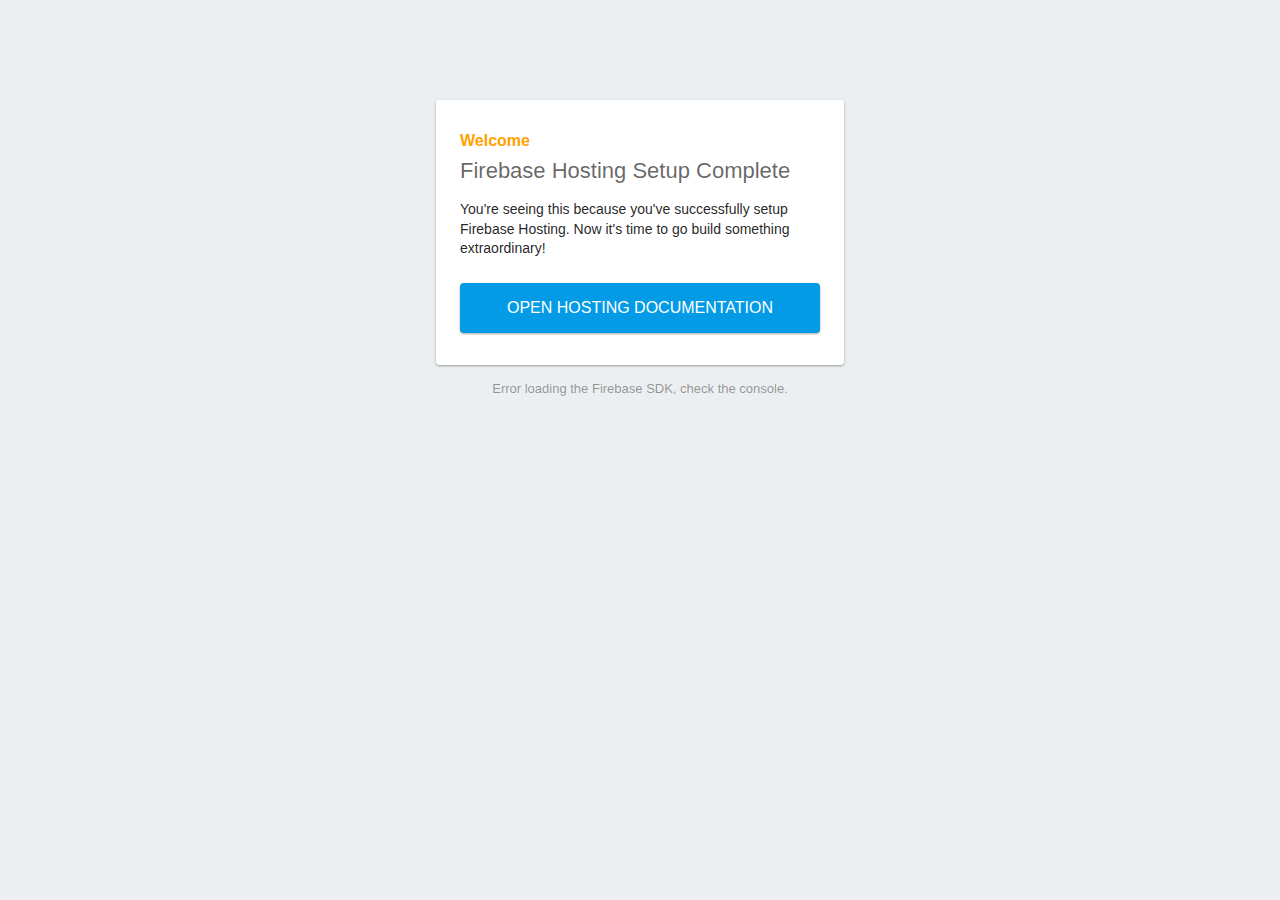
==== index.html @ ad38deee "add-firebase" ====
<!DOCTYPE html>
<html>
  <head>
    <meta charset="utf-8">
    <meta name="viewport" content="width=device-width, initial-scale=1">
    <title>Welcome to Firebase Hosting</title>

    <!-- update the version number as needed -->
    <script defer src="/__/firebase/7.6.0/firebase-app.js"></script>
    <!-- include only the Firebase features as you need -->
    <script defer src="/__/firebase/7.6.0/firebase-auth.js"></script>
    <script defer src="/__/firebase/7.6.0/firebase-database.js"></script>
    <script defer src="/__/firebase/7.6.0/firebase-messaging.js"></script>
    <script defer src="/__/firebase/7.6.0/firebase-storage.js"></script>
    <!-- initialize the SDK after all desired features are loaded -->
    <script defer src="/__/firebase/init.js"></script>

    <style media="screen">
      body { background: #ECEFF1; color: rgba(0,0,0,0.87); font-family: Roboto, Helvetica, Arial, sans-serif; margin: 0; padding: 0; }
      #message { background: white; max-width: 360px; margin: 100px auto 16px; padding: 32px 24px; border-radius: 3px; }
      #message h2 { color: #ffa100; font-weight: bold; font-size: 16px; margin: 0 0 8px; }
      #message h1 { font-size: 22px; font-weight: 300; color: rgba(0,0,0,0.6); margin: 0 0 16px;}
      #message p { line-height: 140%; margin: 16px 0 24px; font-size: 14px; }
      #message a { display: block; text-align: center; background: #039be5; text-transform: uppercase; text-decoration: none; color: white; padding: 16px; border-radius: 4px; }
      #message, #message a { box-shadow: 0 1px 3px rgba(0,0,0,0.12), 0 1px 2px rgba(0,0,0,0.24); }
      #load { color: rgba(0,0,0,0.4); text-align: center; font-size: 13px; }
      @media (max-width: 600px) {
        body, #message { margin-top: 0; background: white; box-shadow: none; }
        body { border-top: 16px solid #ffa100; }
      }
    </style>
  </head>
  <body>
    <div id="message">
      <h2>Welcome</h2>
      <h1>Firebase Hosting Setup Complete</h1>
      <p>You're seeing this because you've successfully setup Firebase Hosting. Now it's time to go build something extraordinary!</p>
      <a target="_blank" href="https://firebase.google.com/docs/hosting/">Open Hosting Documentation</a>
    </div>
    <p id="load">Firebase SDK Loading&hellip;</p>

    <script>
      document.addEventListener('DOMContentLoaded', function() {
        // // 🔥🔥🔥🔥🔥🔥🔥🔥🔥🔥🔥🔥🔥🔥🔥🔥🔥🔥🔥🔥🔥🔥🔥🔥🔥🔥🔥🔥🔥🔥🔥
        // // The Firebase SDK is initialized and available here!
        //
        // firebase.auth().onAuthStateChanged(user => { });
        // firebase.database().ref('/path/to/ref').on('value', snapshot => { });
        // firebase.messaging().requestPermission().then(() => { });
        // firebase.storage().ref('/path/to/ref').getDownloadURL().then(() => { });
        //
        // // 🔥🔥🔥🔥🔥🔥🔥🔥🔥🔥🔥🔥🔥🔥🔥🔥🔥🔥🔥🔥🔥🔥🔥🔥🔥🔥🔥🔥🔥🔥🔥

        try {
          let app = firebase.app();
          let features = ['auth', 'database', 'messaging', 'storage'].filter(feature => typeof app[feature] === 'function');
          document.getElementById('load').innerHTML = `Firebase SDK loaded with ${features.join(', ')}`;
        } catch (e) {
          console.error(e);
          document.getElementById('load').innerHTML = 'Error loading the Firebase SDK, check the console.';
        }
      });
    </script>
  </body>
</html>
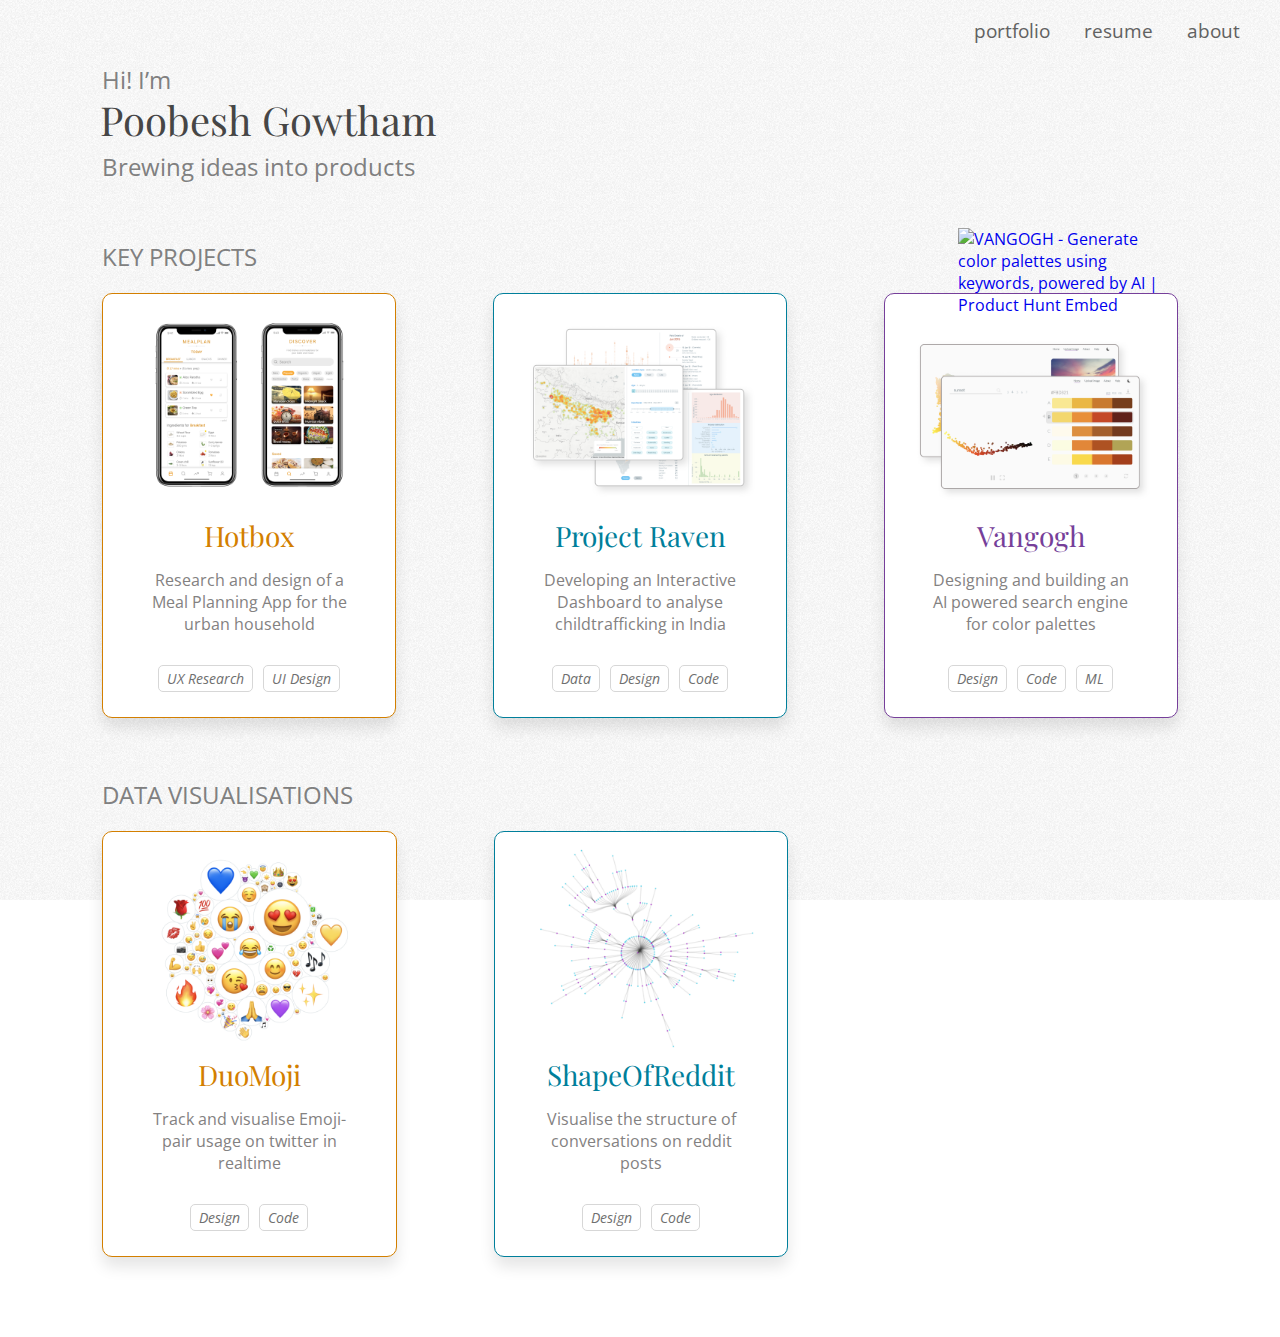
==== commit c306a170: "notes" ====
--- a/index.html
+++ b/index.html
@@ -1,65 +1,123 @@
 <!DOCTYPE html>
 <html>
-  <head>
-    <meta charset="utf-8">
-    <meta name="viewport" content="width=device-width, initial-scale=1">
-    <title>Welcome to Firebase Hosting</title>
 
-    <!-- update the version number as needed -->
-    <script defer src="/__/firebase/7.6.0/firebase-app.js"></script>
-    <!-- include only the Firebase features as you need -->
-    <script defer src="/__/firebase/7.6.0/firebase-auth.js"></script>
-    <script defer src="/__/firebase/7.6.0/firebase-database.js"></script>
-    <script defer src="/__/firebase/7.6.0/firebase-messaging.js"></script>
-    <script defer src="/__/firebase/7.6.0/firebase-storage.js"></script>
-    <!-- initialize the SDK after all desired features are loaded -->
-    <script defer src="/__/firebase/init.js"></script>
+<head>
+	<meta charset="utf-8">
+	<meta name="viewport" content="width=device-width, initial-scale=1">
+	<link rel="stylesheet" href="assets/style.css">
+	<link href="https://fonts.googleapis.com/css?family=Open+Sans|Playfair+Display&display=swap" rel="stylesheet">
+	<link rel="shortcut icon" href="assets/favicon.ico" type="image/x-icon">
+	<link rel="icon" href="assets/favicon.ico" type="image/x-icon">
+	<link rel="apple-touch-icon" href="assets/favicon.png" type="image/x-icon">
+	<script src="/__/firebase/7.7.0/firebase-app.js"></script>
+	<script src="/__/firebase/7.7.0/firebase-analytics.js"></script>
+	<script src="/__/firebase/init.js"></script>
 
-    <style media="screen">
-      body { background: #ECEFF1; color: rgba(0,0,0,0.87); font-family: Roboto, Helvetica, Arial, sans-serif; margin: 0; padding: 0; }
-      #message { background: white; max-width: 360px; margin: 100px auto 16px; padding: 32px 24px; border-radius: 3px; }
-      #message h2 { color: #ffa100; font-weight: bold; font-size: 16px; margin: 0 0 8px; }
-      #message h1 { font-size: 22px; font-weight: 300; color: rgba(0,0,0,0.6); margin: 0 0 16px;}
-      #message p { line-height: 140%; margin: 16px 0 24px; font-size: 14px; }
-      #message a { display: block; text-align: center; background: #039be5; text-transform: uppercase; text-decoration: none; color: white; padding: 16px; border-radius: 4px; }
-      #message, #message a { box-shadow: 0 1px 3px rgba(0,0,0,0.12), 0 1px 2px rgba(0,0,0,0.24); }
-      #load { color: rgba(0,0,0,0.4); text-align: center; font-size: 13px; }
-      @media (max-width: 600px) {
-        body, #message { margin-top: 0; background: white; box-shadow: none; }
-        body { border-top: 16px solid #ffa100; }
-      }
-    </style>
-  </head>
-  <body>
-    <div id="message">
-      <h2>Welcome</h2>
-      <h1>Firebase Hosting Setup Complete</h1>
-      <p>You're seeing this because you've successfully setup Firebase Hosting. Now it's time to go build something extraordinary!</p>
-      <a target="_blank" href="https://firebase.google.com/docs/hosting/">Open Hosting Documentation</a>
-    </div>
-    <p id="load">Firebase SDK Loading&hellip;</p>
+	<!-- Primary Meta Tags -->
+	<title>Portfolio - Poobesh</title>
+	<meta name="title" content="Portfolio - Poobesh Gowtham">
+	<meta name="description" content="Hi ! I'm Poobesh Gowtham, an interaction design student who dabbles with design and data. I love brewing ideas into products.">
 
-    <script>
-      document.addEventListener('DOMContentLoaded', function() {
-        // // 🔥🔥🔥🔥🔥🔥🔥🔥🔥🔥🔥🔥🔥🔥🔥🔥🔥🔥🔥🔥🔥🔥🔥🔥🔥🔥🔥🔥🔥🔥🔥
-        // // The Firebase SDK is initialized and available here!
-        //
-        // firebase.auth().onAuthStateChanged(user => { });
-        // firebase.database().ref('/path/to/ref').on('value', snapshot => { });
-        // firebase.messaging().requestPermission().then(() => { });
-        // firebase.storage().ref('/path/to/ref').getDownloadURL().then(() => { });
-        //
-        // // 🔥🔥🔥🔥🔥🔥🔥🔥🔥🔥🔥🔥🔥🔥🔥🔥🔥🔥🔥🔥🔥🔥🔥🔥🔥🔥🔥🔥🔥🔥🔥
+	<!-- Open Graph / Facebook -->
+	<meta property="og:type" content="website">
+	<meta property="og:url" content="https://poobesh.xyz/">
+	<meta property="og:title" content="Portfolio - Poobesh Gowtham">
+	<meta property="og:description" content="Hi ! I'm Poobesh Gowtham, an interaction design student who dabbles with design and data. I love brewing ideas into products.">
+	<meta property="og:image" content="https://poobesh.xyz/assets/preview.png">
 
-        try {
-          let app = firebase.app();
-          let features = ['auth', 'database', 'messaging', 'storage'].filter(feature => typeof app[feature] === 'function');
-          document.getElementById('load').innerHTML = `Firebase SDK loaded with ${features.join(', ')}`;
-        } catch (e) {
-          console.error(e);
-          document.getElementById('load').innerHTML = 'Error loading the Firebase SDK, check the console.';
-        }
-      });
-    </script>
-  </body>
+	<!-- Twitter -->
+	<meta property="twitter:card" content="summary_large_image">
+	<meta property="twitter:url" content="https://poobesh.xyz/">
+	<meta property="twitter:title" content="Portfolio - Poobesh Gowtham">
+	<meta property="twitter:description" content="Hi ! I'm Poobesh Gowtham, an interaction design student who dabbles with design and data. I love brewing ideas into products.">
+	<meta property="twitter:image" content="https://poobesh.xyz/assets/preview.png">
+
+</head>
+
+<body id="pf-bg">
+	<div id="nav-bar-main">
+		<a href="https://poobesh.xyz/" id="home-link-main">PG</a>
+		<div id="nav-link-holder">
+			<a href="https://poobesh.xyz/" class="nav-links">portfolio</a>
+			<a href="https://poobesh.xyz/assets/Poobesh_resume.pdf" target="_blank" class="nav-links">resume</a>
+			<a href="https://poobesh.xyz/about" class="nav-links">about</a>
+		</div>
+	</div>
+	<div class="top-space">
+		<div id="hello">
+			Hi! I’m</br>
+			<span id="name">Poobesh Gowtham</span></br>
+			Brewing ideas into products
+		</div>
+	</div>
+
+	<div class="section-head">KEY PROJECTS</div>
+	<div class="project-holder">
+		<a class="project-card orange-line" href="https://poobesh.xyz/hotbox">
+			<img src="assets/hotbox.png" alt="Hotbox" class="project-img">
+			<div class="project-title orange">Hotbox</div>
+			<div class="project-desc">Research and design of a Meal Planning App for the urban household</div>
+			<div class="tag-holder">
+				<div class="tag">UX Research</div>
+				<div class="tag">UI Design</div>
+			</div>
+		</a>
+		<div class="project-space"></div>
+		<a class="project-card blue-line" href="https://poobesh.xyz/raven">
+			<img src="assets/raven.png" alt="Raven" class="project-img">
+			<div class="project-title blue">Project Raven</div>
+			<div class="project-desc">Developing an Interactive Dashboard to analyse childtrafficking in India</div>
+			<div class="tag-holder">
+				<div class="tag">Data</div>
+				<div class="tag">Design</div>
+				<div class="tag">Code</div>
+			</div>
+		</a>
+		<div class="project-space"></div>
+		<a class="project-card purple-line" href="https://poobesh.xyz/vangogh">
+			<div class="ph-badge-holder">
+				<img src="https://api.producthunt.com/widgets/embed-image/v1/top-post-badge.svg?post_id=183805&theme=light&period=daily" alt="VANGOGH - Generate color palettes using keywords, powered by AI | Product Hunt Embed" class="ph-badge">
+			</div>
+			<img src="assets/vangogh.png" alt="Vangogh" class="project-img">
+			<div class="project-title purple">Vangogh</div>
+			<div class="project-desc">Designing and building an AI powered search engine for color palettes</div>
+			<div class="tag-holder">
+				<div class="tag">Design</div>
+				<div class="tag">Code</div>
+				<div class="tag">ML</div>
+			</div>
+		</a>
+	</div>
+	<div class="section-head">DATA VISUALISATIONS</div>
+	<div class="project-holder">
+		<a class="project-card orange-line" target="_blank" href="https://medium.com/pbsh/duomoji-track-and-visualise-emoji-pairs-usage-on-twitter-in-realtime-2f82e356d9a">
+			<img src="assets/duomoji.png" alt="duomoji" class="project-img">
+			<div class="project-title orange">DuoMoji</div>
+			<div class="project-desc">Track and visualise Emoji-pair usage on twitter in realtime</div>
+			<div class="tag-holder">
+				<div class="tag">Design</div>
+				<div class="tag">Code</div>
+			</div>
+		</a>
+		<div class="project-space"></div>
+		<a class="project-card blue-line" target="_blank" href="http://shapeofreddit.firebaseapp.com">
+			<img src="assets/reddit.png" alt="Shape of Reddit" class="project-img">
+			<div class="project-title blue">ShapeOfReddit</div>
+			<div class="project-desc">Visualise the structure of conversations on reddit posts</div>
+			<div class="tag-holder">
+				<div class="tag">Design</div>
+				<div class="tag">Code</div>
+			</div>
+		</a>
+		<div class="project-space"></div>
+		<div class="project-space"></div>
+		<div class="project-space"></div>
+		<div class="project-space"></div>
+
+	</div>
+</body>
+<script type="text/javascript">
+	firebase.analytics().logEvent('root');
+</script>
+
 </html>
--- a/assets/style.css
+++ b/assets/style.css
@@ -0,0 +1,878 @@
+html, body {
+	margin: 0;
+	font-family: 'Open Sans', sans-serif;
+}
+
+#pf-bg {
+	background-image: url('bg.png');
+	background-size: 70px;
+	padding-left: 8vw;
+	padding-right: 8vw;
+	padding-bottom: 80px;
+	background-attachment: fixed;
+}
+
+
+
+.top-space {
+	display: block;
+	margin-top: 60px;
+	height: 120px;
+}
+
+.main-nav-holder {
+	float: right;
+	font-size: 16px;
+	color: #9D9D9D !important;
+	text-align: right;
+	line-height: 28px;
+	margin-top: 40px;
+}
+
+.main-nav {
+	color: #9D9D9D !important;
+	display: block;
+}
+
+.main-nav:hover {
+	text-decoration: underline;
+}
+
+.main-nav-sel {
+	color: #676767 !important;
+	text-decoration: underline;
+}
+
+#hello {
+	float: left;
+	font-size: 24px;
+	color: #808080;
+	line-height: 40px;
+}
+
+#name {
+	margin-left: -2px;
+	font-size: 40px;
+	color: #464646;
+	font-family: 'Playfair Display', serif;
+}
+
+.section-head {
+	margin-top: 60px;
+	color: #808080;
+	font-size: 24px;
+}
+
+.project-holder {
+	width: 100%;
+	margin: 0;
+	margin-top: 20px;
+	display: inline-flex;
+}
+
+.project-card {
+	background: white;
+	flex: 3;
+	border-radius: 10px;
+	cursor: pointer;
+	box-shadow: 0 10px 15px rgba(0, 0, 0, 0.1);
+	transition: 0.2s;
+}
+.ph-badge-holder{
+	width: 22.8vw;
+	position: absolute;
+}
+.ph-badge{
+	position: relative;
+	width: 50%;
+	margin-left: 25%;
+	margin-top: -50%;
+}
+
+
+.project-card:hover {
+	box-shadow: 0 10px 15px rgba(0, 0, 0, 0.3);
+}
+
+
+.project-space {
+	flex: 1;
+	height: 100px;
+}
+
+.project-img {
+	z-index: 5;
+	width: 90%;
+	margin-left: 5%;
+}
+
+.project-title {
+	font-family: 'Playfair Display', serif;
+	font-size: 28px;
+	text-align: center;
+	margin-bottom: 15px;
+}
+
+.project-desc {
+	width: 70%;
+	margin-left: 15%;
+	text-align: center;
+	color: #838181;
+	font-size: 16px;
+	margin-bottom: 30px;
+}
+
+.tag-holder {
+	width: 100%;
+	font-size: 14px;
+	margin-bottom: 25px;
+	display: block;
+	text-align: center;
+}
+
+.tag {
+	border-radius: 5px;
+	color: #6F6F6F;
+	font-style: italic;
+	border: 1px solid #D7D7D7;
+	padding-left: 8px;
+	padding-right: 8px;
+	padding-bottom: 3px;
+	padding-top: 3px;
+	display: inline-block;
+	margin-left: 3px;
+	margin-right: 3px;
+}
+
+#nav-bar {
+	width: 100vw;
+	height: 60px;
+	box-shadow: 0 0px 5px rgba(0, 0, 0, 0.25);
+}
+#nav-bar-main{
+	width: 100vw;
+	height: 60px;
+	margin-left: -8vw;
+	top: 0px;
+	position: absolute;
+}
+#home-link {
+	margin-top: 10px;
+	padding-left: 30px;
+	display: inline-block;
+	font-size: 33.18px;
+	font-family: 'Playfair Display', serif;
+	height: 60px;
+	margin-top: 8px;
+	color: #424242;
+	cursor: pointer;
+}
+#home-link-main{
+	display: none;
+}
+#home-link:hover {
+	color: #808080;
+}
+
+.about-text {
+	font-size: 18px;
+	color: #575757;
+	margin-top:100px;
+	line-height: 35px;
+	width: 600px;
+}
+.email-holder{
+	font-size: 23px;
+	margin-top: 80px;
+	color: #455A64;
+}
+.social-holder{
+	display: flex;
+	font-size: 25px;
+	align-items: center;
+	margin-top: 50px;
+	color: #455A64;
+}
+
+.social-icon{
+	margin-top: -10px;
+	width: 60px;
+	display: inline-block;
+	margin-right: 30px;
+}
+
+#nav-link-holder {
+	float: right;
+	display: inline-block;
+	margin-right: 40px;
+	margin-top: 17px;
+}
+
+.nav-links {
+	display: inline;
+	padding-left: 30px;
+	font-size: 19.2px;
+	color: #616161;
+}
+
+.nav-links:hover {
+	text-decoration: underline;
+}
+
+.page-title-1 {
+	text-align: center;
+	font-family: 'Playfair Display', serif;
+	font-size: 57.33px;
+	margin: 0 auto;
+	margin-top: 40px;
+	margin-bottom: 10px;
+	width: 700px;
+	color: #424242;
+}
+
+.page-title-2 {
+	text-align: center;
+	font-size: 33.18px;
+	margin: 0 auto;
+	margin-top: 10px;
+	margin-bottom: 40px;
+	width: 750px;
+	color: #757575;
+}
+
+.img-cover {
+	width: 100vw;
+	margin-top: 20px;
+	margin-bottom: 20px;
+}
+
+.focus-text-1 {
+	font-size: 27.65px;
+	text-align: center;
+	margin: 0 auto;
+	margin-top: 40px;
+	margin-bottom: 100px;
+	width: 700px;
+	color: #757575;
+	font-family: 'Playfair Display', serif;
+}
+
+a {
+	text-decoration: none;
+}
+
+.link-box {
+	text-align: center;
+	font-size: 19.20px;
+	margin: 0 auto;
+	margin-top: 50px;
+	margin-bottom: 50px;
+	width: 500px;
+	padding: 40px;
+	color: #757575;
+	border-radius: 7px;
+	box-shadow: 0 2px 10px rgba(0, 0, 0, 0.2);
+	border: 0.5px solid #2196F3;
+	cursor: pointer;
+}
+
+.link-url {
+	text-decoration: underline;
+	color: #2196F3;
+}
+
+.head-1 {
+	font-size: 33.18px;
+	margin: 0 auto;
+	margin-top: 40px;
+	margin-bottom: 40px;
+	width: 700px;
+	color: #424242;
+	font-weight: bold;
+}
+
+.focus-text-2 {
+	font-size: 23.04px;
+	text-align: center;
+	margin: 0 auto;
+	margin-top: 40px;
+	margin-bottom: 40px;
+	width: 500px;
+	color: #757575;
+	font-family: 'Playfair Display', serif;
+}
+
+.p-text {
+	font-size: 16px;
+	margin: 0 auto;
+	margin-top: 20px;
+	margin-bottom: 20px;
+	width: 700px;
+	color: #575757;
+	line-height: 32px;
+}
+
+.subhead-1{
+	border-left: 8px solid #30BFDE;
+	font-size: 28px;
+	margin: 0 auto;
+	margin-top: 90px;
+	margin-bottom: 40px;
+	padding-left: 10px;
+	width: 682px;
+	color: #7E7E7E;
+	font-weight: bold;
+
+}
+.focus-text-3{
+	font-size: 20px;
+	margin: 0 auto;
+	margin-top: 20px;
+	margin-bottom: 20px;
+	width: 700px;
+	color: #989898;
+	line-height: 32px;
+
+
+}
+
+.quote{
+	border-left: 3px solid #007F9B;
+	font-size: 18px;
+	margin: 0 auto;
+	margin-top: 20px;
+	margin-bottom: 40px;
+	padding-left: 30px;
+	width: 670px;
+	color: #007F9B;
+	line-height: 32px;
+}
+
+.ph-badge-main{
+	width: 20%;
+	margin-left: 40%;
+}
+
+.list-elements {
+	padding-left: -100px;
+	font-size: 19px;
+	margin: 0 auto;
+	margin-top: 40px;
+	margin-bottom: 40px;
+	width: 600px;
+	color: #757575;
+	line-height: 30px;
+}
+
+li {
+	margin-bottom: 10px;
+}
+
+.page-break {
+	height: 1px;
+	margin: 0 auto;
+	width: 200px;
+	margin-top: 50px;
+	margin-bottom: 50px;
+	background-color: #BDBDBD;
+}
+
+.img-large {
+	margin-left: auto;
+	margin-right: auto;
+	width: 80%;
+	display: block;
+	margin-top: 40px;
+	margin-bottom: 10px;
+}
+
+.img-caption {
+	font-size: 13px;
+	margin: 0 auto;
+	margin-bottom: 40px;
+	width: 700px;
+	text-align: center;
+	color: #757575;
+	line-height: 30px;
+}
+
+.img-fit {
+	margin-left: auto;
+	margin-right: auto;
+	width: 700px;
+	display: block;
+	margin-top: 40px;
+	margin-bottom: 10px;
+}
+
+.bold-orange {
+	font-weight: bold;
+	color: #D37F00;
+}
+
+.orange {
+	color: #D37F00;
+}
+
+.orange-line {
+	border: 1px solid #D37F00;
+}
+
+.img-small {
+	margin-left: auto;
+	margin-right: auto;
+	width: 500px;
+	display: block;
+	margin-top: 40px;
+	margin-bottom: 10px;
+}
+
+.notice {
+	margin: auto;
+	margin-top: 50px;
+	margin-bottom: 40px;
+	border-radius: 10px;
+	background-color: #EDFCFF;
+	padding: 50px;
+	font-size: 20px;
+	text-align: center;
+	color: #0E9DBC;
+}
+
+.notice-text {
+	margin: auto;
+	width: 40%;
+}
+
+.blue {
+	color: #007F9B;
+}
+
+.bold-blue {
+	font-weight: bold;
+	color: #007F9B;
+}
+
+.blue-line {
+	border: 1px solid #007F9B;
+}
+
+.page-space {
+	height: 200px;
+}
+
+.purple {
+	color: #763F9A;
+}
+
+.purple:hover {
+	color: #763F9A !important;
+}
+
+.bold-purple {
+	font-weight: bold;
+	color: #763F9A;
+}
+
+.purple-line {
+	border: 1px solid #763F9A;
+}
+
+@media only screen and (max-width: 600px) {
+	body {
+		width: 100%;
+		overflow-x: hidden;
+	}
+
+	.about-text {
+		font-size: 14px;
+		color: #575757;
+		margin-top:100px;
+		line-height: 24px;
+		width: 80%;
+		margin: auto;
+		text-align: justify;
+	}
+
+	#pf-bg {
+		background-image: url('bg.png');
+		padding-left: 0px;
+		padding-right: 0px;
+		padding-bottom: 80px;
+		background-attachment: fixed;
+	}
+
+	.top-space {
+		display: block;
+		margin-top: 60px;
+		width: 100%;
+		margin-bottom:100px;
+	}
+
+	.main-nav-holder{
+		display: block;
+		font-size: 16px;
+		color: #9D9D9D !important;
+		font-style: normal;
+		width: 60vw;
+		float: none;
+		margin-top: 10px;
+		line-height: normal;
+		padding-right: 20vw;
+		padding-left: 20vw;
+	}
+
+	.main-nav {
+		color: #9D9D9D !important;
+		display: inline-block;
+		margin-bottom: 20px;
+		float: none;
+		width: 19vw;
+		text-align: center;
+	}
+
+	.main-nav-sel {
+		color: #676767 !important;
+		text-decoration: underline;
+	}
+	.ph-badge-main{
+		width: 60%;
+		margin-left: 20%;
+		margin-bottom: 50px;
+	}
+
+	#hello {
+		display: block;
+		text-align: center;
+		font-size: 18px;
+		color: #808080;
+		line-height: 40px;
+		width: 100%;
+		margin-bottom: 20px;
+		height: 130px;
+		float: none;
+	}
+
+	#name {
+		text-align: center;
+		font-size: 30px;
+		color: #464646;
+		font-family: 'Playfair Display', serif;
+	}
+
+	.section-head {
+		margin: auto;
+		margin-top: 60px;
+		color: #808080;
+		font-size: 20px;
+		text-align: center;
+	}
+
+	.project-holder {
+		width: 100%;
+		margin: 0;
+		margin-top: 20px;
+		display: block;
+	}
+
+	.project-card {
+		width: 80%;
+		margin: auto;
+		display: block;
+		background: white;
+		border-radius: 10px;
+		cursor: pointer;
+		box-shadow: 0 10px 15px rgba(0, 0, 0, 0.1);
+		-khtml-user-select: none;
+	    -o-user-select: none;
+	    -moz-user-select: none;
+	    -webkit-user-select: none;
+	    user-select: none;
+	}
+
+	.project-card:hover {
+		box-shadow: 0 10px 15px rgba(0, 0, 0, 0.3);
+	}
+
+	.ph-badge-holder{
+		width: 80%;
+		position: absolute;
+	}
+	.ph-badge{
+		position: relative;
+		width: 70%;
+		margin-left: 15%;
+		margin-top: -5%;
+	}
+
+	.project-space {
+		height: 40px;
+	}
+
+	.project-img {
+		width: 80%;
+		margin-left: 10%;
+	}
+
+	.project-title {
+		font-family: 'Playfair Display', serif;
+		font-size: 24px;
+		text-align: center;
+		margin-bottom: 15px;
+	}
+
+	.project-desc {
+		width: 80%;
+		margin-left: 10%;
+		text-align: center;
+		color: #838181;
+		font-size: 14px;
+		margin-bottom: 30px;
+	}
+
+	.tag-holder {
+		width: 100%;
+		font-size: 12px;
+		margin-bottom: 25px;
+		display: block;
+		text-align: center;
+	}
+
+	.tag {
+		border-radius: 5px;
+		color: #6F6F6F;
+		font-style: italic;
+		border: 1px solid #D7D7D7;
+		padding-left: 8px;
+		padding-right: 8px;
+		padding-bottom: 3px;
+		padding-top: 3px;
+		display: inline-block;
+		margin-left: 3px;
+		margin-right: 3px;
+	}
+
+	.email-holder{
+		text-align: center;
+		font-size: 18px;
+		margin-top: 80px;
+		color: #455A64;
+	}
+	.social-holder{
+		margin: auto;
+		width: 60%;
+		display: flex;
+		font-size: 25px;
+		align-items: center;
+		margin-top: 50px;
+		color: #455A64;
+	}
+
+	.social-icon{
+		width: 40px;
+		display: inline-block;
+	}
+
+	#nav-bar {
+		width: 100vw;
+		height: 50px;
+		box-shadow: 0 0px 5px rgba(0, 0, 0, 0.25);
+	}
+	#nav-bar-main {
+		width: 100vw;
+		height: 50px;
+		background-color: white;
+		box-shadow: 0 0px 5px rgba(0, 0, 0, 0.25);
+		margin: 0;
+		position: relative;
+	}
+
+	#home-link {
+		margin-top: 10px;
+		padding-left: 16px;
+		display: inline-block;
+		font-size: 24px;
+		font-family: 'Playfair Display', serif;
+		height: 60px;
+		margin-top: 9px;
+		color: #424242;
+		cursor: pointer;
+	}
+	#home-link-main {
+		margin-top: 10px;
+		padding-left: 16px;
+		display: inline-block;
+		font-size: 24px;
+		font-family: 'Playfair Display', serif;
+		height: 60px;
+		margin-top: 9px;
+		color: #424242;
+		cursor: pointer;
+	}
+
+	#nav-link-holder {
+		float: right;
+		display: inline-block;
+		margin-right: 20px;
+		margin-top: 15px;
+	}
+
+	.nav-links {
+		display: inline;
+		padding-left: 20px;
+		font-size: 14px;
+		color: #616161;
+	}
+
+	.page-title-1 {
+		text-align: center;
+		font-family: 'Playfair Display', serif;
+		font-size: 34px;
+		margin: 0 auto;
+		margin-top: 40px;
+		margin-bottom: 10px;
+		width: 100%;
+		color: #424242;
+	}
+
+	.page-title-2 {
+		text-align: center;
+		font-size: 20px;
+		margin: 0 auto;
+		margin-top: 10px;
+		margin-bottom: 40px;
+		width: 80%;
+		color: #757575;
+	}
+
+	.img-cover {
+		width: 100%;
+		margin-top: 0px;
+		margin-bottom: 5px;
+	}
+
+	.focus-text-1 {
+		font-size: 18px;
+		text-align: center;
+		margin: 0 auto;
+		margin-top: 50px;
+		margin-bottom: 50px;
+		width: 80%;
+		color: #757575;
+		font-family: 'Playfair Display', serif;
+	}
+
+	.link-box {
+		text-align: center;
+		font-size: 14px;
+		margin: 0 auto;
+		margin-top: 50px;
+		margin-bottom: 50px;
+		width: 70%;
+		padding: 20px;
+		color: #757575;
+		border-radius: 7px;
+		box-shadow: 0 2px 10px rgba(0, 0, 0, 0.2);
+		border: 0.5px solid #2196F3;
+		cursor: pointer;
+	}
+
+	.head-1 {
+		font-size: 24px;
+		margin: 0 auto;
+		margin-top: 50px;
+		margin-bottom: 10px;
+		width: 80%;
+		text-align: center;
+		color: #424242;
+		font-weight: bold;
+	}
+
+	.focus-text-2 {
+		font-size: 16px;
+		text-align: center;
+		margin: 0 auto;
+		margin-top: 40px;
+		margin-bottom: 40px;
+		width: 80%;
+		color: #757575;
+		font-family: 'Playfair Display', serif;
+	}
+
+	.p-text {
+		font-size: 13px;
+		margin: 0 auto;
+		margin-top: 20px;
+		margin-bottom: 20px;
+		width: 80%;
+		color: #575757;
+		line-height: 28px;
+	}
+
+	.list-elements {
+		padding-left: -100px;
+		font-size: 14px;
+		margin: 0 auto;
+		margin-top: 20px;
+		margin-bottom: 40px;
+		width: 80%;
+		color: #757575;
+		line-height: 26px;
+	}
+
+	.img-large {
+		margin-left: auto;
+		margin-right: auto;
+		width: 95%;
+		display: block;
+		margin-top: 40px;
+		margin-bottom: 10px;
+	}
+
+	.img-caption {
+		font-size: 13px;
+		margin: 0 auto;
+		margin-bottom: 40px;
+		width: 80%;
+		text-align: center;
+		color: #757575;
+		line-height: 30px;
+	}
+
+	.img-fit {
+		margin-left: auto;
+		margin-right: auto;
+		width: 95%;
+		display: block;
+		margin-top: 40px;
+		margin-bottom: 10px;
+	}
+
+	.img-small {
+		margin-left: auto;
+		margin-right: auto;
+		width: 95%;
+		display: block;
+		margin-top: 40px;
+		margin-bottom: 10px;
+	}
+
+	.notice {
+		margin: auto;
+		margin-top: 50px;
+		margin-bottom: 40px;
+		border-radius: 10px;
+		background-color: #EDFCFF;
+		padding: 20px;
+		padding-left: 40px;
+		padding-right: 40px;
+		font-size: 14px;
+		text-align: center;
+		color: #0E9DBC;
+	}
+
+	.notice-text {
+		margin: auto;
+		width: 80%;
+	}
+}
